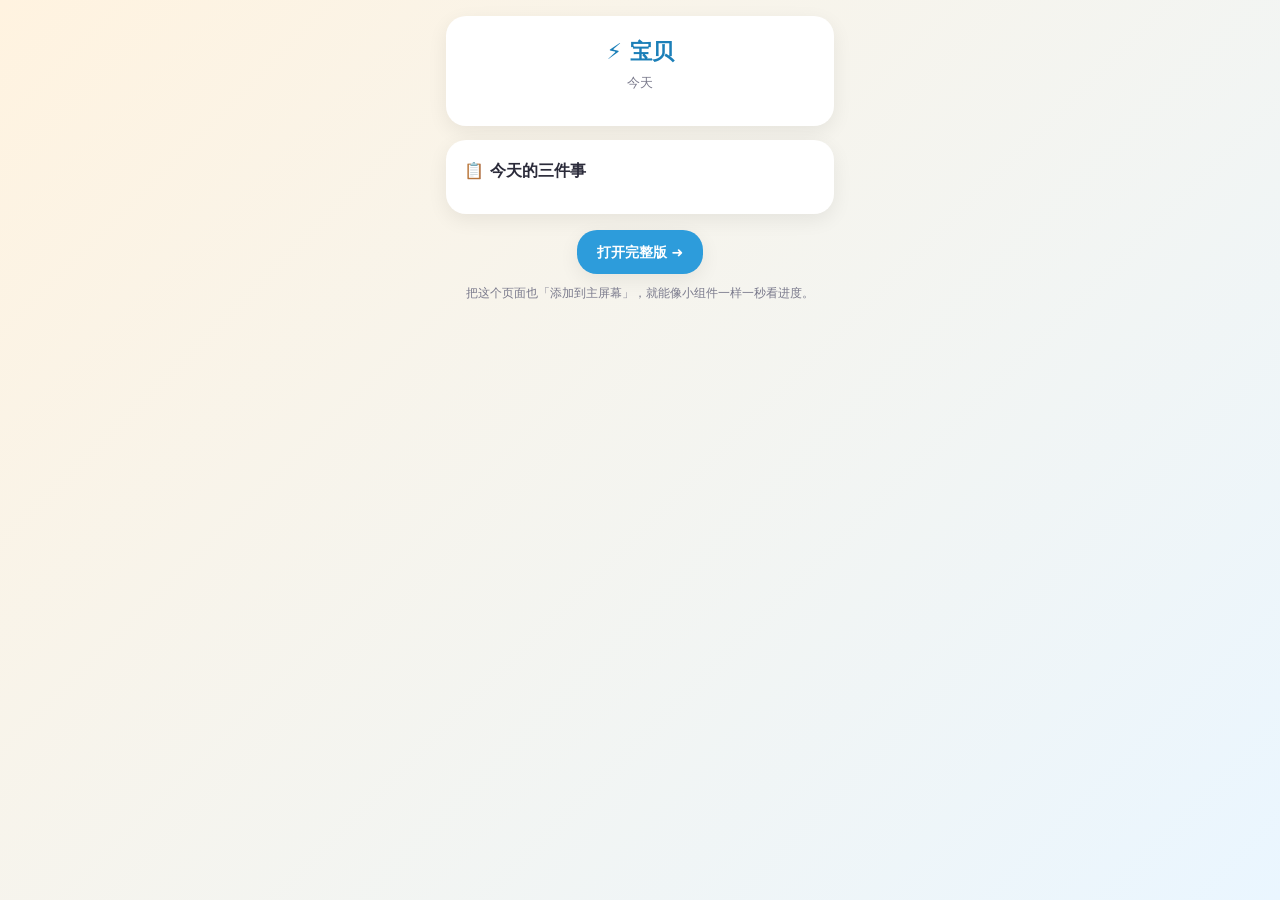
==== widget.html @ 7a39d112 "add widget.html" ====
<!DOCTYPE html>
<html lang="zh-CN">
<head>
<meta charset="UTF-8">
<meta name="viewport" content="width=device-width,initial-scale=1,maximum-scale=1">
<title>成长记录·进度</title>
<meta name="theme-color" content="#2D9CDB">
<meta name="apple-mobile-web-app-capable" content="yes">
<meta name="apple-mobile-web-app-status-bar-style" content="default">
<link rel="apple-touch-icon" href="icon-512.png">
<link rel="stylesheet" href="styles.css">
<style>
  body{background:linear-gradient(135deg,#FFF3E0 0%,#EAF6FF 100%);display:block;}
  .widget-wrap{max-width:420px;margin:0 auto;padding:16px;}
  .widget-card{background:#fff;border-radius:20px;box-shadow:var(--shadow);padding:18px;margin-bottom:14px;}
  .widget-header{text-align:center;}
  .widget-header .greet{font-size:22px;font-weight:800;color:var(--blue-d);}
  .widget-header .meta{font-size:13px;color:var(--muted);margin-top:4px;}
  .widget-stats{display:grid;grid-template-columns:repeat(2,1fr);gap:10px;margin-top:14px;}
  .w-stat{background:#F7F9FF;border-radius:14px;padding:12px 6px;text-align:center;}
  .w-stat .num{font-size:24px;font-weight:800;color:var(--blue-d);line-height:1.1;}
  .w-stat .lbl{font-size:12px;color:var(--muted);margin-top:2px;}
  .widget-three{display:flex;flex-direction:column;gap:10px;}
  .w-thing{border-radius:14px;padding:13px 14px;color:#fff;display:flex;align-items:center;gap:12px;box-shadow:var(--shadow);cursor:pointer;transition:transform .08s;}
  .w-thing:active{transform:scale(.98);}
  .w-thing.eat{background:linear-gradient(135deg,var(--green),var(--green-d));}
  .w-thing.sleep{background:linear-gradient(135deg,var(--purple),#5145c9);}
  .w-thing.move{background:linear-gradient(135deg,var(--orange),var(--orange-d));}
  .w-thing input{width:24px;height:24px;accent-color:#fff;flex:0 0 auto;cursor:pointer;}
  .w-thing .t{flex:1;font-weight:800;font-size:16px;}
  .w-thing .d{font-size:12px;opacity:.95;margin-top:2px;font-weight:500;}
  .widget-done{text-align:center;color:var(--green-d);font-weight:800;font-size:16px;padding:10px 0;}
  .widget-footer{text-align:center;margin-top:16px;}
  .widget-footer a{display:inline-block;background:var(--blue);color:#fff;padding:11px 20px;border-radius:20px;text-decoration:none;font-weight:700;font-size:14px;box-shadow:var(--shadow);}
  .widget-footer a:active{transform:scale(.97);}
  .widget-tip{font-size:12px;color:var(--muted);text-align:center;margin-top:10px;}
</style>
</head>
<body>
<div class="widget-wrap">
  <div class="widget-card widget-header">
    <div class="greet" id="wGreet">⚡ 宝贝</div>
    <div class="meta" id="wMeta">今天</div>
    <div class="widget-stats" id="wStats"></div>
  </div>
  <div class="widget-card">
    <h3 style="margin:0 0 12px;font-size:16px;">📋 今天的三件事</h3>
    <div class="widget-three" id="wThree"></div>
    <div class="widget-done" id="wDone" style="display:none">🎉 三件事都完成啦！</div>
  </div>
  <div class="widget-footer">
    <a href="index.html">打开完整版 ➜</a>
  </div>
  <div class="widget-tip">把这个页面也「添加到主屏幕」，就能像小组件一样一秒看进度。</div>
</div>
<script src="content.js"></script>
<script src="widget.js"></script>
</body>
</html>
---- styles.css ----
/* ===== 成长记录 · 样式 ===== */
:root{
  --bg:#FFF7ED; --card:#FFFFFF; --ink:#2B2B3A; --muted:#7A7A8C;
  --blue:#2D9CDB; --blue-d:#1B7FB8;
  --green:#27AE60; --green-d:#1E8C4C;
  --orange:#FF8A3D; --orange-d:#E76A1C;
  --purple:#6C5CE7; --red:#EB5757;
  --line:#F0E6D8; --shadow:0 6px 20px rgba(0,0,0,.07);
  --radius:18px;
}
*{box-sizing:border-box;}
html,body{margin:0;padding:0;}
body{
  font-family:"PingFang SC","Microsoft YaHei","Segoe UI",system-ui,sans-serif;
  background:linear-gradient(180deg,#FFF7ED 0%,#FFFDF8 100%);
  color:var(--ink); line-height:1.6; -webkit-text-size-adjust:100%;
}
.wrap{max-width:980px;margin:0 auto;padding:0 14px 60px;}

/* 顶部 */
header.top{
  background:linear-gradient(120deg,var(--blue) 0%,var(--purple) 100%);
  color:#fff;border-radius:0 0 26px 26px;padding:18px 16px 16px;
  box-shadow:var(--shadow);position:relative;overflow:hidden;
}
header.top::after{content:"⚡";position:absolute;right:-6px;top:-10px;font-size:120px;opacity:.12;transform:rotate(12deg);}
.top-row{display:flex;align-items:center;gap:12px;flex-wrap:wrap;}
.logo{font-size:28px;font-weight:800;letter-spacing:.5px;}
.logo small{font-size:13px;font-weight:500;opacity:.9;display:block;margin-top:2px;}
.profile{margin-left:auto;font-size:13px;background:rgba(255,255,255,.16);padding:8px 12px;border-radius:14px;}
.profile b{font-size:15px;}
.stats{display:flex;gap:10px;margin-top:14px;flex-wrap:wrap;}
.stat{background:rgba(255,255,255,.18);border-radius:14px;padding:8px 14px;text-align:center;min-width:84px;}
.stat .num{font-size:22px;font-weight:800;display:block;}
.stat .lbl{font-size:11px;opacity:.9;}

/* 导航 */
nav{position:sticky;top:0;z-index:20;background:rgba(255,247,237,.92);backdrop-filter:blur(8px);
  display:flex;gap:6px;overflow-x:auto;padding:10px 0;margin:14px 0;border-bottom:2px solid var(--line);}
nav button{
  flex:0 0 auto;border:0;background:#fff;color:var(--ink);font-size:14px;font-weight:700;
  padding:9px 14px;border-radius:14px;cursor:pointer;box-shadow:var(--shadow);white-space:nowrap;
  transition:transform .1s;
}
nav button:active{transform:scale(.95);}
nav button.active{background:var(--blue);color:#fff;}

/* 区块 */
section{display:none;animation:fade .25s ease;}
section.active{display:block;}
@keyframes fade{from{opacity:0;transform:translateY(6px);}to{opacity:1;transform:none;}}
h2.sec{font-size:21px;margin:18px 4px 12px;display:flex;align-items:center;gap:8px;}
.card{background:var(--card);border-radius:var(--radius);box-shadow:var(--shadow);padding:16px;margin:12px 0;}
.muted{color:var(--muted);font-size:13px;}

/* 今日三件事 */
.today-head{display:flex;align-items:center;gap:10px;flex-wrap:wrap;margin-bottom:6px;}
.datepick{margin-left:auto;font-size:13px;color:var(--muted);}
.datepick input{font-size:13px;padding:5px 8px;border:1px solid var(--line);border-radius:10px;}
.pill{display:inline-block;background:#EAF6FF;color:var(--blue-d);font-size:12px;padding:3px 10px;border-radius:20px;font-weight:700;}
.cat-grid{display:grid;grid-template-columns:repeat(3,1fr);gap:12px;}
.cat{border-radius:var(--radius);padding:14px;color:#fff;box-shadow:var(--shadow);}
.cat.eat{background:linear-gradient(135deg,var(--green),var(--green-d));}
.cat.sleep{background:linear-gradient(135deg,var(--purple),#5145c9);}
.cat.move{background:linear-gradient(135deg,var(--orange),var(--orange-d));}
.cat h3{margin:0 0 10px;font-size:17px;}
.cat label{display:flex;align-items:center;gap:8px;background:rgba(255,255,255,.18);padding:7px 10px;border-radius:10px;margin:6px 0;font-size:14px;cursor:pointer;}
.cat input[type=checkbox]{width:18px;height:18px;accent-color:#fff;}
.cat input[type=text],.cat input[type=number],.cat input[type=time]{
  width:68px;padding:5px 7px;border:0;border-radius:8px;font-size:14px;color:var(--ink);margin-left:auto;
}
.cat .sub{font-size:12px;opacity:.92;margin-top:4px;}
.savebar{display:flex;gap:10px;align-items:center;margin-top:4px;flex-wrap:wrap;}
.btn{border:0;border-radius:14px;padding:11px 18px;font-size:15px;font-weight:800;cursor:pointer;color:#fff;background:var(--blue);box-shadow:var(--shadow);}
.btn:active{transform:scale(.97);}
.btn.ghost{background:#fff;color:var(--blue-d);border:2px solid var(--blue);}
.btn.green{background:var(--green);}
.note-line{font-size:12px;color:var(--muted);margin-top:8px;}

/* 通用表格/列表 */
ul.clean{list-style:none;padding:0;margin:8px 0;}
ul.clean li{padding:6px 0;border-bottom:1px dashed var(--line);}
table.tbl{width:100%;border-collapse:collapse;font-size:14px;margin:8px 0;}
table.tbl th,table.tbl td{border:1px solid var(--line);padding:8px 10px;text-align:left;vertical-align:top;}
table.tbl th{background:#FBF3E9;font-size:13px;}
.tag{display:inline-block;background:#FFF0E0;color:var(--orange-d);font-size:12px;padding:2px 9px;border-radius:20px;margin:2px 3px 2px 0;font-weight:700;}
.tag.b{background:#EAF6FF;color:var(--blue-d);}
.tag.g{background:#E9F8EF;color:var(--green-d);}

/* 单元卡片 */
.unit{display:flex;gap:12px;align-items:flex-start;padding:12px;border:1px solid var(--line);border-radius:14px;margin:8px 0;background:#fff;}
.unit .no{flex:0 0 38px;height:38px;border-radius:50%;background:var(--blue);color:#fff;display:flex;align-items:center;justify-content:center;font-weight:800;}
.unit .body{flex:1;}
.unit .body b{font-size:15px;}
.unit .cn{color:var(--muted);font-size:13px;}

/* 单词卡 / 莱特纳 */
.flash{background:linear-gradient(135deg,#FFF3E0,#FFE9D6);border-radius:var(--radius);padding:22px;text-align:center;box-shadow:var(--shadow);}
.flash .de{font-size:34px;font-weight:800;color:var(--orange-d);}
.flash .art{font-size:14px;color:var(--muted);}
.flash .cn{font-size:18px;margin-top:6px;}
.flash .ex{font-size:14px;color:var(--muted);margin-top:8px;}
.flash-btns{display:flex;gap:10px;justify-content:center;margin-top:16px;}
.boxmeter{display:flex;gap:6px;justify-content:center;margin-top:14px;}
.boxmeter .b{flex:1;max-width:80px;text-align:center;font-size:12px;padding:6px 4px;border-radius:10px;background:#fff;border:2px solid var(--line);}
.boxmeter .b.on{background:var(--green);color:#fff;border-color:var(--green);}

/* 番茄钟 */
.pomo{text-align:center;padding:10px;}
.pomo .clock{font-size:54px;font-weight:800;color:var(--blue-d);font-variant-numeric:tabular-nums;}
.pomo .mode{font-size:14px;color:var(--muted);}
.pomo-btns{display:flex;gap:10px;justify-content:center;margin-top:12px;}

/* 周看板 */
.week-input{width:100%;padding:9px 11px;border:1px solid var(--line);border-radius:10px;font-size:14px;margin:5px 0;font-family:inherit;}

/* 成就 */
.badge-row{display:flex;gap:8px;flex-wrap:wrap;margin:6px 0;}
.badge{flex:1;min-width:90px;text-align:center;padding:12px 6px;border-radius:14px;background:#fff;border:2px solid var(--line);}
.badge .ico{font-size:26px;}
.badge .tt{font-size:12px;color:var(--muted);}
.badge.got{background:#FFF6E0;border-color:var(--orange);}
.badge.got .tt{color:var(--orange-d);font-weight:700;}

/* 底部 */
footer{text-align:center;color:var(--muted);font-size:12px;margin-top:30px;padding-top:14px;border-top:1px solid var(--line);}
.print-btn{font-size:12px;color:var(--blue-d);cursor:pointer;text-decoration:underline;}

/* ===== 左侧边栏布局 ===== */
body{display:flex;min-height:100vh;}
.sidebar{
  width:260px;background:linear-gradient(180deg,var(--blue) 0%,var(--purple) 100%);color:#fff;
  position:fixed;left:0;top:0;bottom:0;overflow-y:auto;z-index:30;
  display:flex;flex-direction:column;padding:22px 16px 16px;
  box-shadow:4px 0 18px rgba(0,0,0,.08);
}
.sidebar-header{margin-bottom:18px;}
.sidebar .logo{color:#fff;font-size:24px;line-height:1.15;}
.sidebar .logo small{color:#fff;opacity:.92;}
.sidebar .profile{background:rgba(255,255,255,.16);border-radius:14px;padding:10px 12px;margin-top:12px;}
.sidebar .profile b{display:block;font-size:14px;}
.sidebar .profile span{display:block;font-size:12px;opacity:.9;margin-top:4px;line-height:1.4;}
.sidebar-nav{display:flex;flex-direction:column;gap:8px;flex:1;}
.sidebar-nav button{
  text-align:left;background:rgba(255,255,255,.12);color:#fff;border:0;border-radius:12px;
  padding:11px 14px;font-size:14px;font-weight:700;cursor:pointer;transition:background .15s,transform .1s;
  font-family:inherit;
}
.sidebar-nav button:active{transform:scale(.98);}
.sidebar-nav button.active{background:#fff;color:var(--blue-d);}
.sidebar-footer{font-size:11px;opacity:.75;text-align:center;margin-top:16px;padding-top:12px;border-top:1px solid rgba(255,255,255,.15);}
main.wrap{max-width:none;flex:1;margin-left:260px;padding:24px 24px 60px;min-width:0;}
.mobile-bar{display:none;}
.sidebar-backdrop{display:none;position:fixed;inset:0;background:rgba(0,0,0,.28);z-index:25;}

@media(max-width:800px){
  .sidebar{transform:translateX(-100%);transition:transform .25s ease;width:260px;}
  .sidebar.open{transform:translateX(0);}
  .sidebar-backdrop.show{display:block;}
  main.wrap{margin-left:0;padding:80px 14px 60px;}
  .mobile-bar{
    display:flex;position:fixed;top:0;left:0;right:0;height:56px;
    background:linear-gradient(90deg,var(--blue),var(--purple));color:#fff;
    align-items:center;padding:0 14px;z-index:40;gap:12px;box-shadow:var(--shadow);
  }
  .menu-toggle{background:transparent;border:0;color:#fff;font-size:24px;cursor:pointer;line-height:1;padding:4px;}
  .mobile-title{font-weight:800;font-size:17px;}
}

@media(max-width:560px){
  .cat-grid{grid-template-columns:1fr;}
  .logo{font-size:23px;}
  .stats{width:100%;}
}
/* ===== 乐乐式首页英雄区 ===== */
.hero{background:linear-gradient(135deg,#FFF3E0,#EAF6FF);border-radius:var(--radius);padding:18px 16px;margin:12px 0;box-shadow:var(--shadow);text-align:center;}
.hero .greet{font-size:22px;font-weight:800;color:var(--blue-d);}
.hero .motto{font-size:14px;color:var(--muted);margin:6px 0 12px;}
.stat-tiles{display:flex;gap:8px;flex-wrap:wrap;justify-content:center;}
.tile{flex:1;min-width:68px;background:#fff;border-radius:14px;padding:10px 6px;box-shadow:var(--shadow);}
.tile .num{font-size:21px;font-weight:800;display:block;color:var(--blue-d);line-height:1.15;}
.tile .lbl{font-size:11px;color:var(--muted);}
.theme-banner{margin-top:12px;display:inline-block;background:var(--blue);color:#fff;font-size:13px;font-weight:700;padding:7px 16px;border-radius:20px;}

.three-title{font-size:18px;margin:14px 4px 8px;display:flex;align-items:center;gap:8px;}
.three{display:grid;grid-template-columns:repeat(3,1fr);gap:12px;}
.thing{border-radius:var(--radius);padding:14px;color:#fff;box-shadow:var(--shadow);}
.thing.eat{background:linear-gradient(135deg,var(--green),var(--green-d));}
.thing.sleep{background:linear-gradient(135deg,var(--purple),#5145c9);}
.thing.move{background:linear-gradient(135deg,var(--orange),var(--orange-d));}
.thing-top{display:flex;align-items:center;gap:8px;font-size:17px;font-weight:800;cursor:pointer;}
.thing-top input[type=checkbox]{width:22px;height:22px;accent-color:#fff;flex:0 0 auto;}
.thing-detail{font-size:13px;margin-top:8px;background:rgba(255,255,255,.18);border-radius:10px;padding:8px 10px;}
.thing-detail input[type=number]{width:54px;padding:4px 6px;border:0;border-radius:8px;font-size:13px;color:var(--ink);}
.thing-detail input[type=time]{padding:4px 6px;border:0;border-radius:8px;font-size:13px;color:var(--ink);}

.more{margin-top:12px;border-radius:14px;background:#F7F9FF;border:1px solid var(--line);padding:4px 12px;}
.more summary{cursor:pointer;font-weight:700;font-size:14px;padding:8px 0;color:var(--blue-d);}

.self .self-add{display:flex;gap:8px;margin-top:8px;}
.self .self-add input{flex:1;padding:9px 11px;border:1px solid var(--line);border-radius:10px;font-size:14px;font-family:inherit;}
.self-item{display:flex;align-items:center;gap:10px;background:#F7F9FF;border:1px solid var(--line);border-radius:12px;padding:9px 12px;margin:6px 0;}
.self-item input[type=checkbox]{width:18px;height:18px;flex:0 0 auto;}
.self-item .t{flex:1;font-size:14px;}
.self-item.done .t{text-decoration:line-through;color:var(--muted);}
.self-item .del{border:0;background:transparent;color:var(--red);font-size:18px;cursor:pointer;line-height:1;padding:0 4px;}
.self-empty{font-size:13px;color:var(--muted);}

.encourage{text-align:center;font-size:14px;color:var(--muted);margin:16px 0 4px;}

@media(max-width:560px){
  .three{grid-template-columns:1fr;}
}

/* 小组件进度快捷入口 */
.widget-entry{margin:16px 0 6px;padding:14px 16px;border-left:4px solid var(--blue);background:#EAF4FC;border-radius:12px;text-align:left;}
.widget-entry .we-title{font-weight:800;font-size:16px;margin-bottom:4px;}
.widget-entry .we-desc{font-size:13px;color:var(--muted);margin-bottom:10px;line-height:1.5;}

/* 等级进度 + Happy Things */
.level-banner{margin:12px 0 6px;padding:10px 14px;background:linear-gradient(120deg,#FFE9C7,#FFF3E6);border:2px solid #FFD8A8;border-radius:14px;font-weight:800;font-size:15px;color:#B5651D;text-align:center;}
.level-wrap{height:12px;background:#F0E6D8;border-radius:8px;overflow:hidden;margin-bottom:10px;}
.level-bar{height:100%;width:0;background:linear-gradient(90deg,#FF8A3D,#FFB347);transition:width .4s;}
.happy-item{display:flex;align-items:center;gap:8px;background:#FFF7FB;border:1px solid #FFD6E7;border-radius:12px;padding:8px 10px;margin:6px 0;}
.happy-item .h-emoji{font-size:18px;}
.happy-item .h-t{flex:1;font-size:14px;}
.happy-item .del{border:0;background:transparent;color:var(--red);font-size:18px;cursor:pointer;line-height:1;padding:0 4px;}

@media print{
  nav,header.top .stats,.savebar,.print-btn,.pomo-btns,.flash-btns,.boxmeter{display:none!important;}
  body{background:#fff;}
  .card{box-shadow:none;border:1px solid #ccc;}
}

/* 早餐快捷勾选 chips */
.bf{margin:8px 0 4px;}
.bf-note{display:block;font-size:12px;opacity:.95;margin-bottom:6px;}
.chips{display:flex;flex-wrap:wrap;gap:6px;}
.chip{border:0;background:rgba(255,255,255,.22);color:#fff;font-size:13px;font-weight:700;padding:7px 12px;border-radius:20px;cursor:pointer;transition:transform .08s;font-family:inherit;}
.chip:active{transform:scale(.94);}
.chip.on{background:#fff;color:var(--green-d);}

/* 数据备份按钮 */
.data-tools{display:flex;gap:8px;justify-content:center;margin-top:10px;flex-wrap:wrap;}
.data-tools .btn{padding:7px 13px;font-size:13px;}

/* ===== 健康饮食 · 方案中心 ===== */
/* 餐盘 */
.d-plate{display:flex;gap:4px;border-radius:16px;overflow:hidden;box-shadow:var(--shadow);margin:8px 0 10px;}
.d-slice{padding:14px 12px;color:#fff;min-width:0;}
.d-slice b{font-size:15px;display:block;}
.d-slice span{font-size:12px;opacity:.95;display:block;margin-top:2px;}
.d-slice .d-tip{font-size:11px;opacity:.85;}

/* 每日节奏 */
.d-flow{display:flex;gap:12px;padding:10px 0;border-bottom:1px dashed var(--line);}
.d-flow:last-child{border-bottom:0;}
.d-time{flex:0 0 86px;font-size:13px;font-weight:800;color:var(--blue-d);padding-top:2px;}
.d-body{flex:1;font-size:14px;}
.d-body b{font-size:14px;}
.d-key{font-size:12px;color:var(--orange-d);margin-top:2px;}

/* 加餐 */
.d-snacks{display:grid;grid-template-columns:repeat(2,1fr);gap:8px;}
.d-snack{display:flex;align-items:center;gap:10px;background:#F7FAF7;border:1px solid var(--line);border-radius:14px;padding:10px 12px;}
.d-snack .ico{font-size:22px;}

/* 食谱 tabs */
.d-tabs{display:flex;gap:6px;overflow-x:auto;padding:4px 0 8px;margin-bottom:4px;}
.d-tab{border:0;background:#FBF3E9;color:var(--ink);font-size:13px;font-weight:700;padding:8px 14px;border-radius:12px;cursor:pointer;white-space:nowrap;font-family:inherit;}
.d-tab:active{transform:scale(.95);}
.d-tab.on{background:var(--green);color:#fff;}
.d-pane{display:none;animation:fade .2s ease;}
.d-pane.on{display:block;}
.d-pane-tag{display:inline-block;background:#E9F8EF;color:var(--green-d);font-size:12px;font-weight:700;padding:4px 12px;border-radius:20px;margin:4px 0 8px;}
.d-menu-block{margin:8px 0;}
.d-menu-block h4{margin:10px 0 4px;font-size:14px;color:var(--green-d);}

/* 打饭口诀卡片 */
.d-mantra{background:linear-gradient(135deg,#FFF7ED,#FFEFD9);}
.d-m-title{font-size:26px;font-weight:900;text-align:center;color:var(--orange-d);margin:4px 0 12px;}
.d-m-line{display:flex;gap:10px;align-items:center;background:#fff;border:2px solid #FFE3C2;border-radius:14px;padding:10px 14px;margin:8px 0;box-shadow:var(--shadow);}
.d-m-line .ico{font-size:24px;}
.d-m-line b{font-size:17px;color:var(--orange-d);}
.d-m-steps{display:flex;gap:8px;flex-wrap:wrap;margin:12px 0;}
.d-step{flex:1;min-width:120px;background:#fff;border:2px solid #D9F0E3;border-radius:14px;padding:10px 12px;font-size:13px;font-weight:700;color:var(--green-d);}
.d-step span{display:inline-block;width:20px;height:20px;line-height:20px;text-align:center;background:var(--green);color:#fff;border-radius:50%;font-size:12px;margin-right:6px;}
.d-m-avoid{background:#fff5f5;border:2px solid #FFD6D6;border-radius:14px;padding:8px 14px;margin-top:10px;}
.d-m-avoid b{color:var(--red);font-size:14px;}
.d-m-avoid li{color:var(--red);}

/* 采购清单三列 */
.d-shop{display:grid;grid-template-columns:repeat(3,1fr);gap:10px;}
.d-shop-col{border-radius:14px;padding:10px 12px;}
.d-shop-col h4{margin:0 0 6px;font-size:14px;}
.d-shop-col li{font-size:13px;padding:4px 0;}
.d-shop-col.ok{background:#EFFAF3;border:1px solid #BFE8CE;}
.d-shop-col.ok h4{color:var(--green-d);}
.d-shop-col.warn{background:#FFF8EC;border:1px solid #F4D9A8;}
.d-shop-col.warn h4{color:var(--orange-d);}
.d-shop-col.bad{background:#FFF3F3;border:1px solid #F3C6C6;}
.d-shop-col.bad h4{color:var(--red);}

/* 成长追踪 */
.d-track-form{display:flex;gap:8px;flex-wrap:wrap;align-items:flex-end;margin:8px 0 12px;}
.d-track-form label{display:flex;flex-direction:column;font-size:12px;color:var(--muted);gap:4px;}
.d-track-form input{border:1px solid var(--line);border-radius:10px;padding:8px 10px;font-size:14px;font-family:inherit;color:var(--ink);}

@media(max-width:560px){
  .d-snacks{grid-template-columns:1fr;}
  .d-shop{grid-template-columns:1fr;}
}
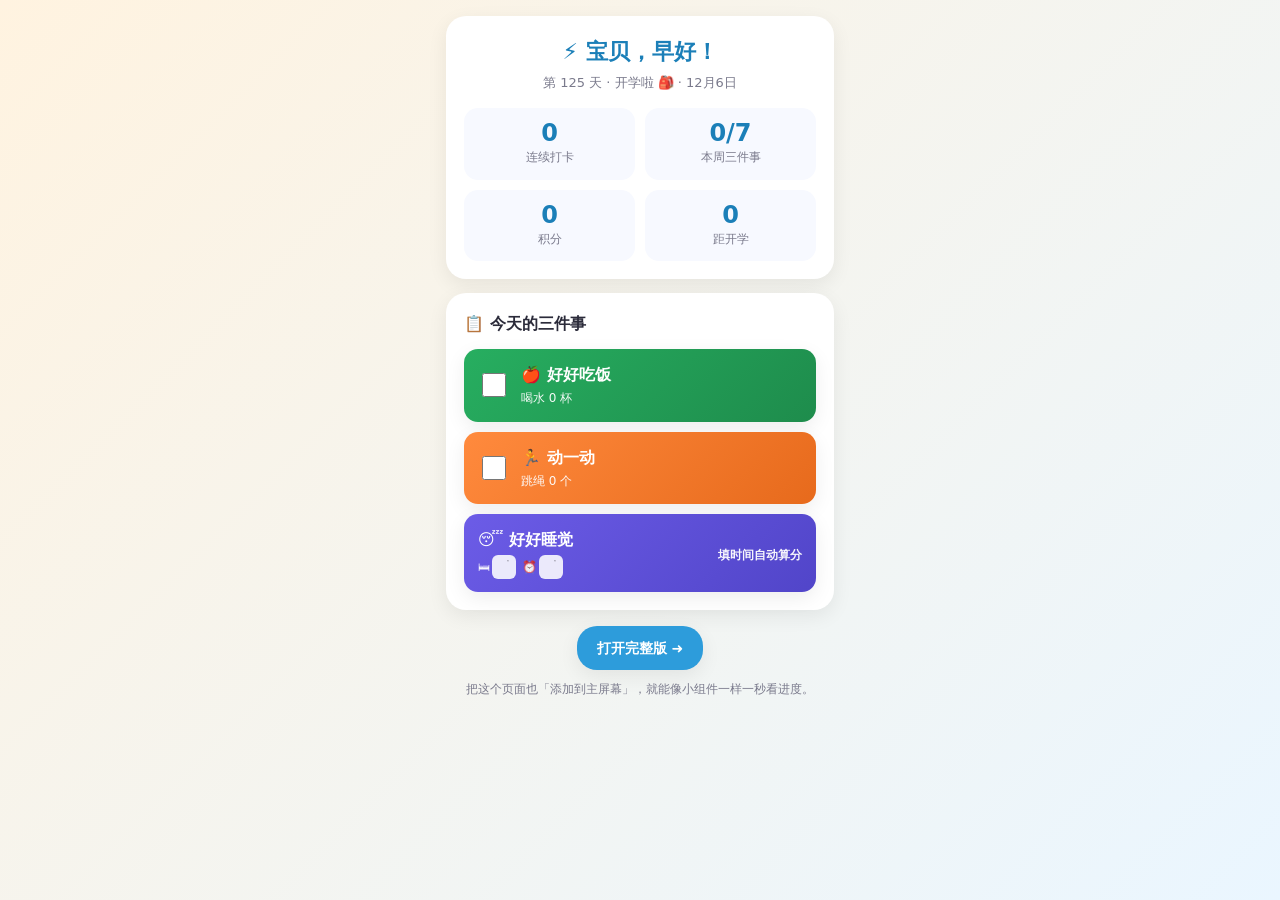
==== commit 72c94f01: "update widget.html - sleep scoring" ====
--- a/widget.html
+++ b/widget.html
@@ -29,6 +29,8 @@
   .w-thing input{width:24px;height:24px;accent-color:#fff;flex:0 0 auto;cursor:pointer;}
   .w-thing .t{flex:1;font-weight:800;font-size:16px;}
   .w-thing .d{font-size:12px;opacity:.95;margin-top:2px;font-weight:500;}
+  .w-time{background:rgba(255,255,255,.92);border:none;border-radius:6px;color:#222;font-size:13px;padding:2px 4px;width:78px;margin:0 2px;vertical-align:middle;}
+  .ws-core{font-size:12px;font-weight:700;opacity:.95;margin-top:4px;}
   .widget-done{text-align:center;color:var(--green-d);font-weight:800;font-size:16px;padding:10px 0;}
   .widget-footer{text-align:center;margin-top:16px;}
   .widget-footer a{display:inline-block;background:var(--blue);color:#fff;padding:11px 20px;border-radius:20px;text-decoration:none;font-weight:700;font-size:14px;box-shadow:var(--shadow);}
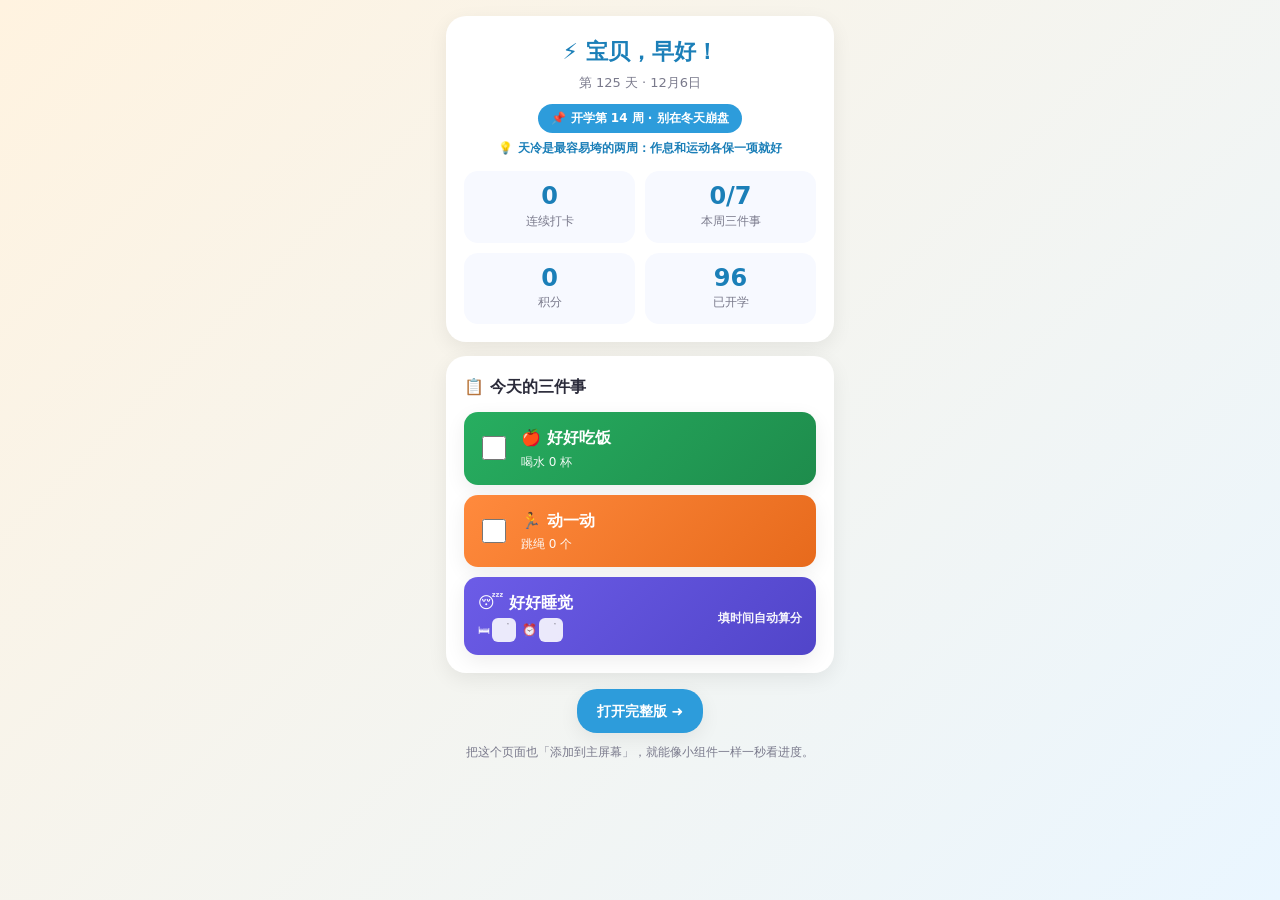
==== commit 058c0ec7: "style(小组件): 新增周主题区块样式" ====
--- a/widget.html
+++ b/widget.html
@@ -16,6 +16,9 @@
   .widget-header{text-align:center;}
   .widget-header .greet{font-size:22px;font-weight:800;color:var(--blue-d);}
   .widget-header .meta{font-size:13px;color:var(--muted);margin-top:4px;}
+  .w-theme{margin-top:10px;}
+  .w-theme .wt-b{display:inline-block;background:var(--blue);color:#fff;font-size:12px;font-weight:700;padding:5px 13px;border-radius:16px;}
+  .w-theme .wt-f{font-size:12px;color:var(--blue-d);font-weight:600;margin-top:6px;line-height:1.5;}
   .widget-stats{display:grid;grid-template-columns:repeat(2,1fr);gap:10px;margin-top:14px;}
   .w-stat{background:#F7F9FF;border-radius:14px;padding:12px 6px;text-align:center;}
   .w-stat .num{font-size:24px;font-weight:800;color:var(--blue-d);line-height:1.1;}
@@ -43,6 +46,7 @@
   <div class="widget-card widget-header">
     <div class="greet" id="wGreet">⚡ 宝贝</div>
     <div class="meta" id="wMeta">今天</div>
+    <div class="w-theme" id="wTheme"></div>
     <div class="widget-stats" id="wStats"></div>
   </div>
   <div class="widget-card">
--- a/styles.css
+++ b/styles.css
@@ -4,7 +4,7 @@
   --blue:#2D9CDB; --blue-d:#1B7FB8;
   --green:#27AE60; --green-d:#1E8C4C;
   --orange:#FF8A3D; --orange-d:#E76A1C;
-  --purple:#6C5CE7; --red:#EB5757;
+  --purple:#6C5CE7; --red:#EB5757; --red-d:#C0392B;
   --line:#F0E6D8; --shadow:0 6px 20px rgba(0,0,0,.07);
   --radius:18px;
 }
